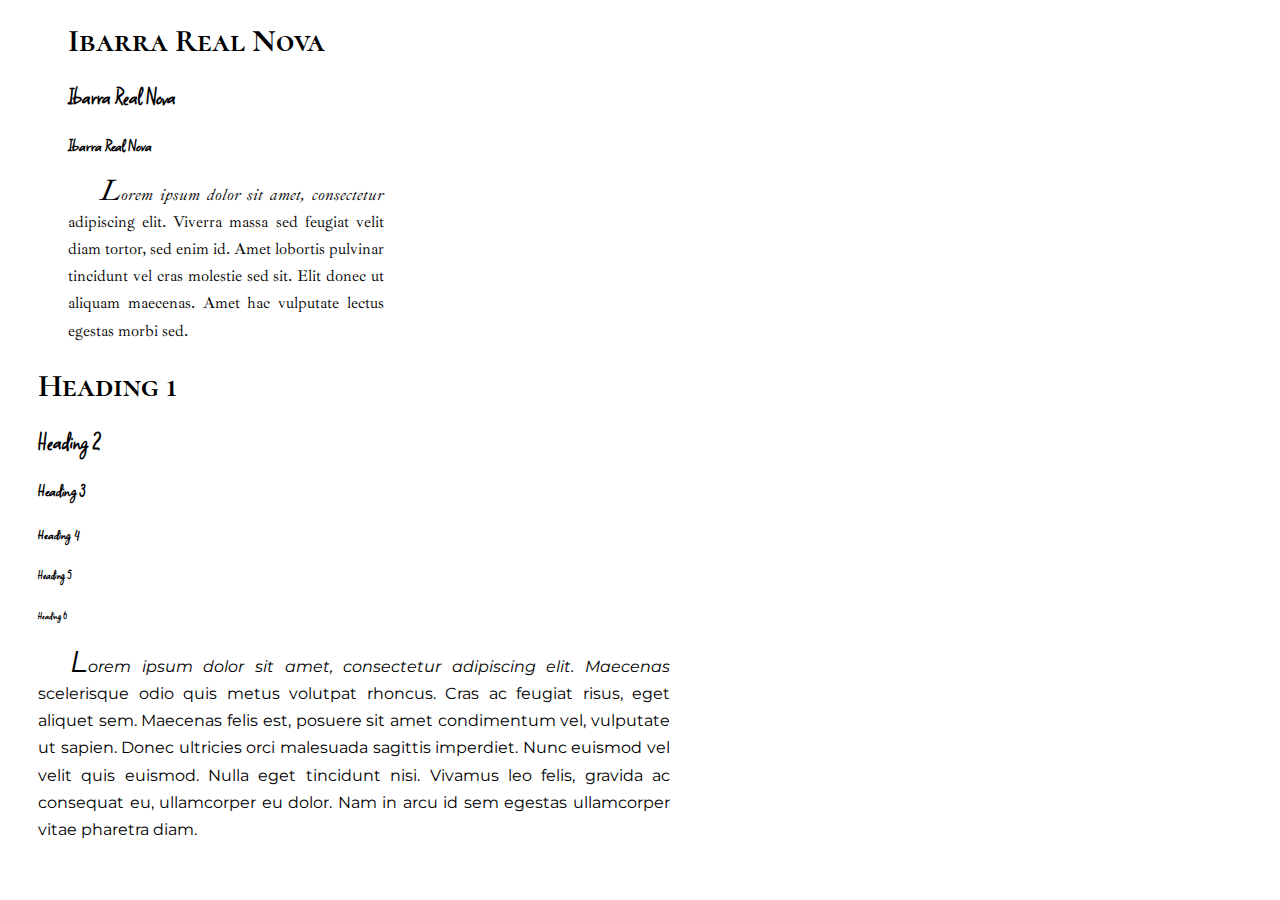
==== fonts-task/index.html @ 61d1603d "03.08. Fonts: beg" ====
<!DOCTYPE html>
<html lang="en">
<head>
    <meta charset="UTF-8">
    <meta http-equiv="X-UA-Compatible" content="IE=edge">
    <meta name="viewport" content="width=device-width, initial-scale=1.0">
    <link rel="stylesheet" href="style.css">
    <title>Document</title>
</head>
<body>
    <div class="container">
        <div class="card card-1">
            <h1>Ibarra Real Nova </h1>
            <h2>Ibarra Real Nova </h2>
            <h3>Ibarra Real Nova </h3>
            <p>Lorem ipsum dolor sit amet, consectetur adipiscing elit. Viverra massa sed feugiat velit diam tortor, sed enim id. Amet lobortis pulvinar tincidunt vel cras molestie sed sit. Elit donec ut aliquam maecenas. Amet hac vulputate lectus egestas morbi sed.</p>
        </div>
    </div>




    <div>
        <h1>Heading 1</h1>
        <h2>Heading 2</h2>
        <h3>Heading 3</h3>
        <h4>Heading 4</h4>
        <h5>Heading 5</h5>
        <h6>Heading 6</h6>
        <p>Lorem ipsum dolor sit amet, consectetur adipiscing elit. Maecenas scelerisque odio quis metus volutpat rhoncus. Cras ac feugiat risus, eget aliquet sem. Maecenas felis est, posuere sit amet condimentum vel, vulputate ut sapien. Donec ultricies orci malesuada sagittis imperdiet. Nunc euismod vel velit quis euismod. Nulla eget tincidunt nisi. Vivamus leo felis, gravida ac consequat eu, ullamcorper eu dolor. Nam in arcu id sem egestas ullamcorper vitae pharetra diam.</p>  
    </div>
    
</body>
</html>
---- fonts-task/style.css ----
@import url('./fonts/fonts.css');
@import url('https://fonts.googleapis.com/css2?family=Ibarra+Real+Nova:ital,wght@0,400;0,500;0,600;0,700;1,400;1,500;1,600;1,700&display=swap');

body{
    font-family: 'Montserrat', sans-serif;
}

h1{
    font-family: 'Cormorant SC', serif;
}

h2, h3, h4, h5, h6{ 
    font-family: 'Square Peg';
}

div{ 
    width: 50%;
    margin-left: 30px;
}

p{ 
    text-align: justify;
    text-indent: 2em;
    line-height: 1.7em;
}

p::first-letter{ 
    font-size: 30px;
}

p::first-line{ 
    font-style: italic;
}

.card-1 {
    font-family: 'Ibarra Real Nova', serif;
}
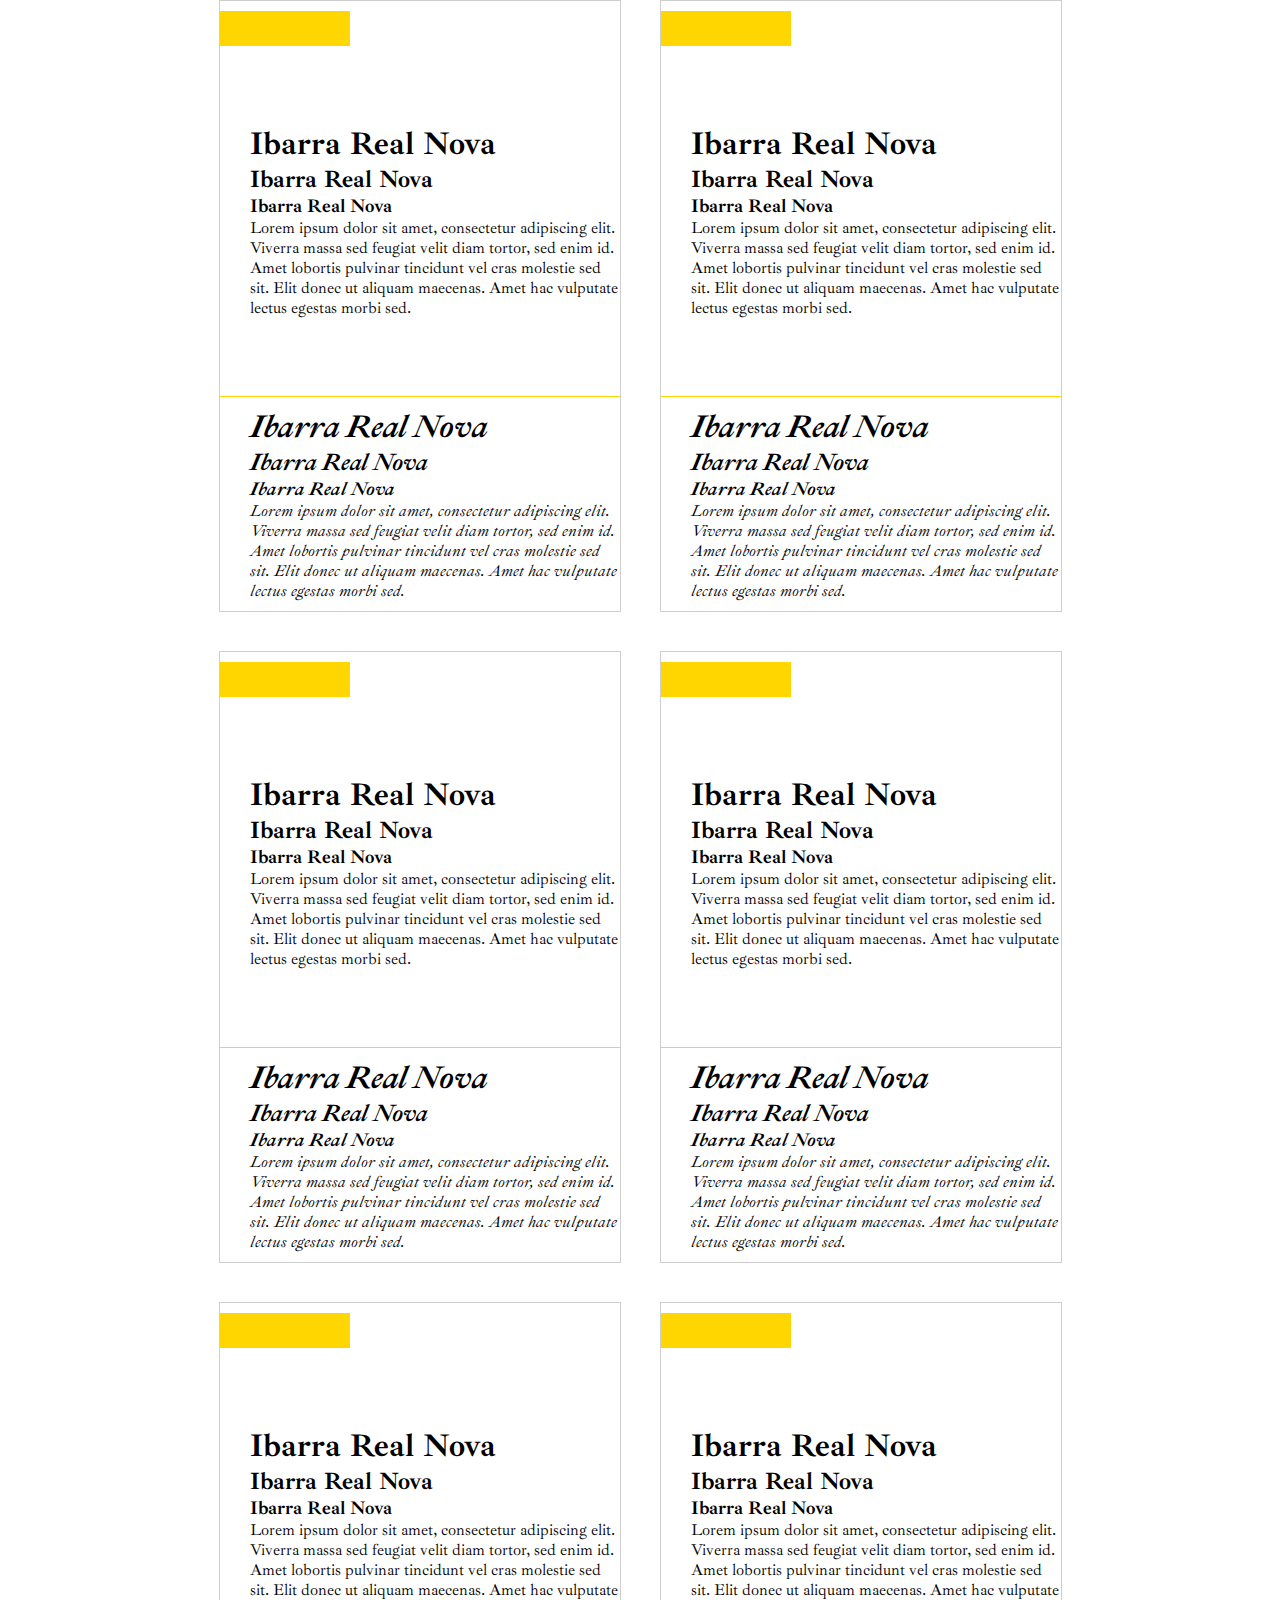
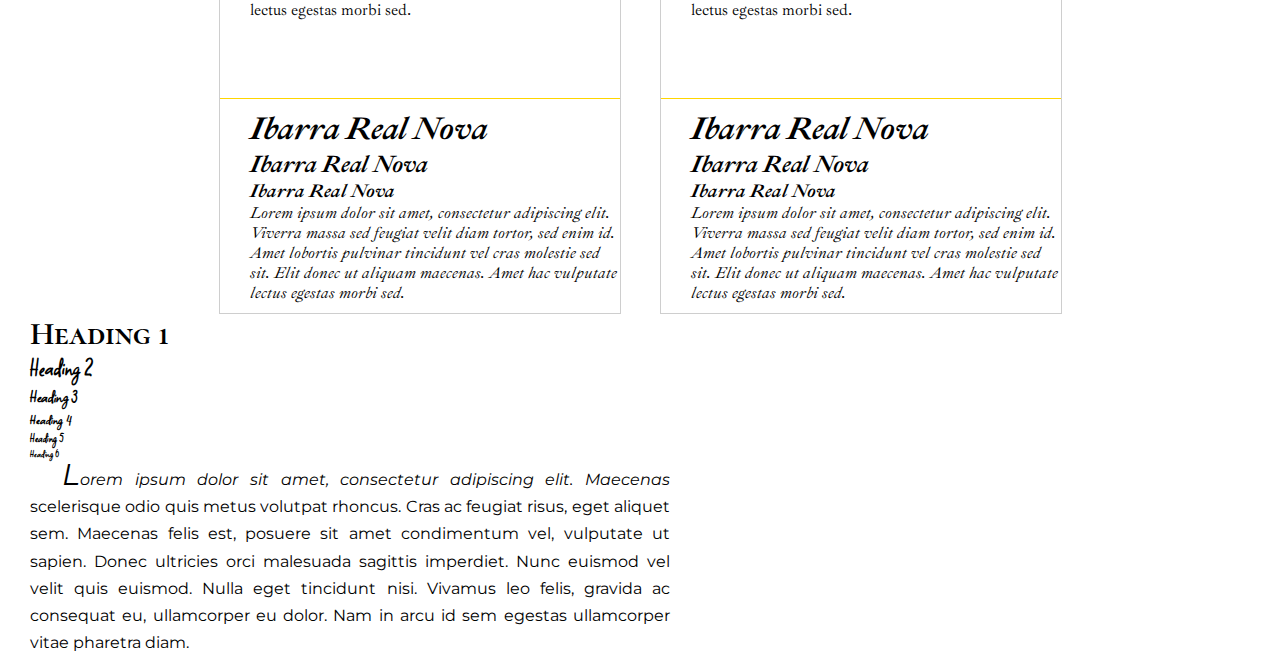
==== commit 9aca1d97: "Unfinished font task" ====
--- a/fonts-task/index.html
+++ b/fonts-task/index.html
@@ -10,17 +10,135 @@
 <body>
     <div class="container">
         <div class="card card-1">
-            <h1>Ibarra Real Nova </h1>
-            <h2>Ibarra Real Nova </h2>
-            <h3>Ibarra Real Nova </h3>
-            <p>Lorem ipsum dolor sit amet, consectetur adipiscing elit. Viverra massa sed feugiat velit diam tortor, sed enim id. Amet lobortis pulvinar tincidunt vel cras molestie sed sit. Elit donec ut aliquam maecenas. Amet hac vulputate lectus egestas morbi sed.</p>
+            <div class="block"></div>
+            <div>
+                <h1>Ibarra Real Nova </h1>
+                <h2>Ibarra Real Nova </h2>
+                <h3>Ibarra Real Nova </h3>
+                <p>Lorem ipsum dolor sit amet, consectetur adipiscing elit. Viverra massa sed feugiat velit diam tortor, sed enim id. Amet lobortis pulvinar tincidunt vel cras molestie sed sit. Elit donec ut aliquam maecenas. Amet hac vulputate lectus egestas morbi sed.</p>
+            </div>
+            <div class="card--italics">
+                <h1>Ibarra Real Nova </h1>
+                <h2>Ibarra Real Nova </h2>
+                <h3>Ibarra Real Nova </h3>
+                <p>Lorem ipsum dolor sit amet, consectetur adipiscing elit. Viverra massa sed feugiat velit diam tortor, sed enim id.
+                    Amet lobortis pulvinar tincidunt vel cras molestie sed sit. Elit donec ut aliquam maecenas. Amet hac vulputate
+                    lectus egestas morbi sed.</p>
+            </div>
         </div>
+        <div class="card card-1">
+            <div class="block"></div>
+            <div>
+                <h1>Ibarra Real Nova </h1>
+                <h2>Ibarra Real Nova </h2>
+                <h3>Ibarra Real Nova </h3>
+                <p>Lorem ipsum dolor sit amet, consectetur adipiscing elit. Viverra massa sed feugiat velit diam tortor, sed
+                    enim id. Amet lobortis pulvinar tincidunt vel cras molestie sed sit. Elit donec ut aliquam maecenas. Amet
+                    hac vulputate lectus egestas morbi sed.</p>
+            </div>
+            <div class="card--italics">
+                <h1>Ibarra Real Nova </h1>
+                <h2>Ibarra Real Nova </h2>
+                <h3>Ibarra Real Nova </h3>
+                <p>Lorem ipsum dolor sit amet, consectetur adipiscing elit. Viverra massa sed feugiat velit diam tortor, sed
+                    enim id.
+                    Amet lobortis pulvinar tincidunt vel cras molestie sed sit. Elit donec ut aliquam maecenas. Amet hac
+                    vulputate
+                    lectus egestas morbi sed.</p>
+            </div>
+        
+        </div>
+        <div class="card card-1">
+            <div class="block"></div>
+            <div>
+                <h1>Ibarra Real Nova </h1>
+                <h2>Ibarra Real Nova </h2>
+                <h3>Ibarra Real Nova </h3>
+                <p>Lorem ipsum dolor sit amet, consectetur adipiscing elit. Viverra massa sed feugiat velit diam tortor, sed
+                    enim id. Amet lobortis pulvinar tincidunt vel cras molestie sed sit. Elit donec ut aliquam maecenas. Amet
+                    hac vulputate lectus egestas morbi sed.</p>
+            </div>
+            <div class="card--italics">
+                <h1>Ibarra Real Nova </h1>
+                <h2>Ibarra Real Nova </h2>
+                <h3>Ibarra Real Nova </h3>
+                <p>Lorem ipsum dolor sit amet, consectetur adipiscing elit. Viverra massa sed feugiat velit diam tortor, sed
+                    enim id.
+                    Amet lobortis pulvinar tincidunt vel cras molestie sed sit. Elit donec ut aliquam maecenas. Amet hac
+                    vulputate
+                    lectus egestas morbi sed.</p>
+            </div>
+        
+        </div>
+        <div class="card card-1">
+            <div class="block"></div>
+            <div>
+                <h1>Ibarra Real Nova </h1>
+                <h2>Ibarra Real Nova </h2>
+                <h3>Ibarra Real Nova </h3>
+                <p>Lorem ipsum dolor sit amet, consectetur adipiscing elit. Viverra massa sed feugiat velit diam tortor, sed
+                    enim id. Amet lobortis pulvinar tincidunt vel cras molestie sed sit. Elit donec ut aliquam maecenas. Amet
+                    hac vulputate lectus egestas morbi sed.</p>
+            </div>
+            <div class="card--italics">
+                <h1>Ibarra Real Nova </h1>
+                <h2>Ibarra Real Nova </h2>
+                <h3>Ibarra Real Nova </h3>
+                <p>Lorem ipsum dolor sit amet, consectetur adipiscing elit. Viverra massa sed feugiat velit diam tortor, sed
+                    enim id.
+                    Amet lobortis pulvinar tincidunt vel cras molestie sed sit. Elit donec ut aliquam maecenas. Amet hac
+                    vulputate
+                    lectus egestas morbi sed.</p>
+            </div>
+        
+        </div>
+        <div class="card card-1">
+            <div class="block"></div>
+            <div>
+                <h1>Ibarra Real Nova </h1>
+                <h2>Ibarra Real Nova </h2>
+                <h3>Ibarra Real Nova </h3>
+                <p>Lorem ipsum dolor sit amet, consectetur adipiscing elit. Viverra massa sed feugiat velit diam tortor, sed
+                    enim id. Amet lobortis pulvinar tincidunt vel cras molestie sed sit. Elit donec ut aliquam maecenas. Amet
+                    hac vulputate lectus egestas morbi sed.</p>
+            </div>
+            <div class="card--italics">
+                <h1>Ibarra Real Nova </h1>
+                <h2>Ibarra Real Nova </h2>
+                <h3>Ibarra Real Nova </h3>
+                <p>Lorem ipsum dolor sit amet, consectetur adipiscing elit. Viverra massa sed feugiat velit diam tortor, sed
+                    enim id.
+                    Amet lobortis pulvinar tincidunt vel cras molestie sed sit. Elit donec ut aliquam maecenas. Amet hac
+                    vulputate
+                    lectus egestas morbi sed.</p>
+            </div>
+        
+        </div>
+        <div class="card card-1">
+            <div class="block"></div>
+            <div>
+                <h1>Ibarra Real Nova </h1>
+                <h2>Ibarra Real Nova </h2>
+                <h3>Ibarra Real Nova </h3>
+                <p>Lorem ipsum dolor sit amet, consectetur adipiscing elit. Viverra massa sed feugiat velit diam tortor, sed
+                    enim id. Amet lobortis pulvinar tincidunt vel cras molestie sed sit. Elit donec ut aliquam maecenas. Amet
+                    hac vulputate lectus egestas morbi sed.</p>
+            </div>
+            <div class="card--italics">
+                <h1>Ibarra Real Nova </h1>
+                <h2>Ibarra Real Nova </h2>
+                <h3>Ibarra Real Nova </h3>
+                <p>Lorem ipsum dolor sit amet, consectetur adipiscing elit. Viverra massa sed feugiat velit diam tortor, sed
+                    enim id.
+                    Amet lobortis pulvinar tincidunt vel cras molestie sed sit. Elit donec ut aliquam maecenas. Amet hac
+                    vulputate
+                    lectus egestas morbi sed.</p>
+            </div>
+        
+        </div>
+        
     </div>
-
-
-
-
-    <div>
+    <div class="task-1">
         <h1>Heading 1</h1>
         <h2>Heading 2</h2>
         <h3>Heading 3</h3>
--- a/fonts-task/style.css
+++ b/fonts-task/style.css
@@ -2,37 +2,90 @@
 @import url('./fonts/fonts.css');
 @import url('https://fonts.googleapis.com/css2?family=Ibarra+Real+Nova:ital,wght@0,400;0,500;0,600;0,700;1,400;1,500;1,600;1,700&display=swap');
 
+*{
+    margin: 0; 
+    padding: 0;
+}
 body{
     font-family: 'Montserrat', sans-serif;
 }
 
-h1{
+.task-1 h1{
     font-family: 'Cormorant SC', serif;
 }
 
-h2, h3, h4, h5, h6{ 
+.task-1 h2,.task-1 h3,.task-1 h4,.task-1 h5,.task-1 h6{ 
     font-family: 'Square Peg';
 }
 
-div{ 
+div.task-1{ 
     width: 50%;
     margin-left: 30px;
 }
 
-p{ 
+.task-1 p{ 
     text-align: justify;
     text-indent: 2em;
     line-height: 1.7em;
 }
 
-p::first-letter{ 
+.task-1 p::first-letter{ 
     font-size: 30px;
 }
 
-p::first-line{ 
+.task-1 p::first-line{ 
+    font-style: italic;
+}
+.container{ 
+    display: flex; 
+    justify-content: center;
+    flex-wrap: wrap;
+    max-width: 1300px;
+    margin: 0 auto;
+    gap: 39px;
+}
+.card{ 
+    display: flex; 
+    flex-direction: column; 
+    justify-content: space-between;
+    width: 400px;
+    height: 600px;
+    border: 1px solid #cecece; 
+    padding-bottom: 10px;
+}
+.card > div{ 
+    padding-left: 30px;
+}
+
+
+.block{ 
+    margin-top: 10px;
+    width: 100px; 
+    height: 35px;
+    background: #FFD600;
+}
+.card--italics{ 
+    border-top: 1px solid #FFD600;
+    padding-top: 10px;
     font-style: italic;
 }
 
 .card-1 {
     font-family: 'Ibarra Real Nova', serif;
+}
+
+.card-2{ 
+
+}
+.card-3{ 
+
+}
+.card-4{ 
+
+}
+.card-5{ 
+
+}
+.card-6{ 
+    
 }